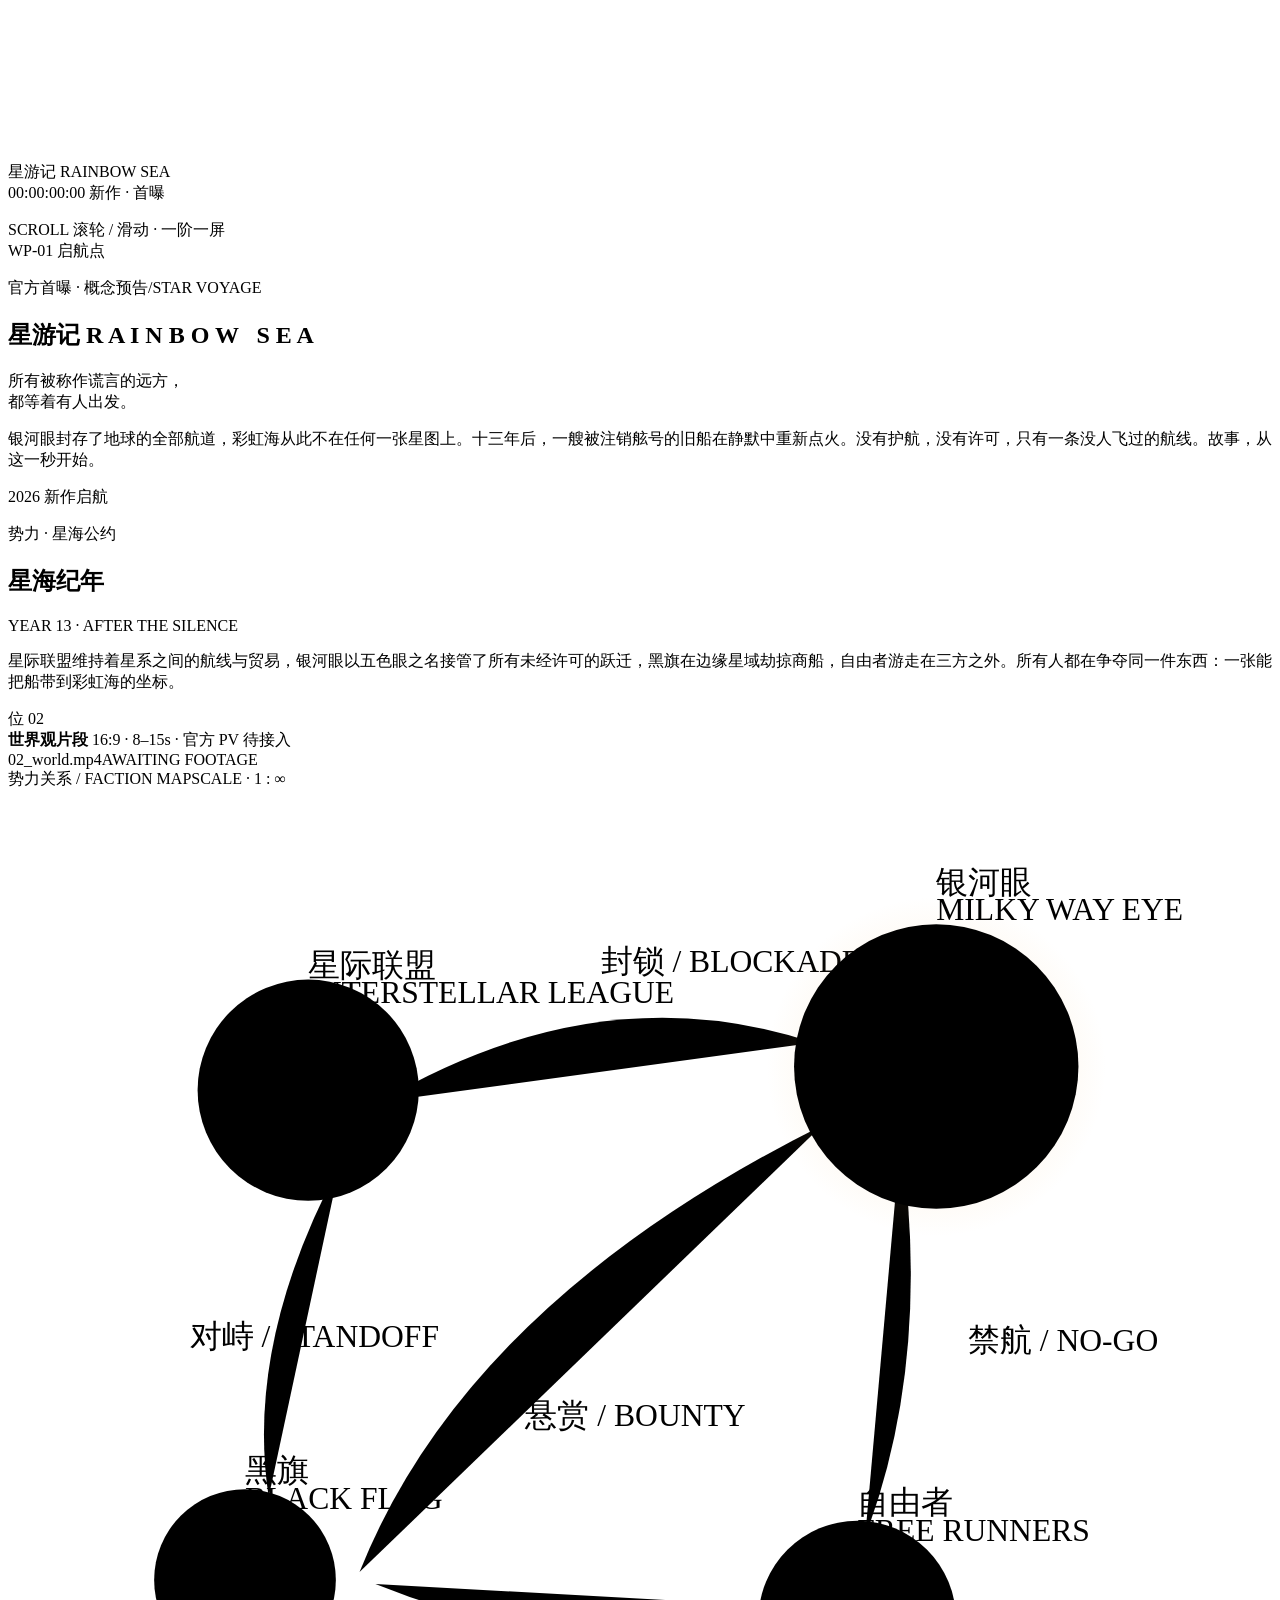
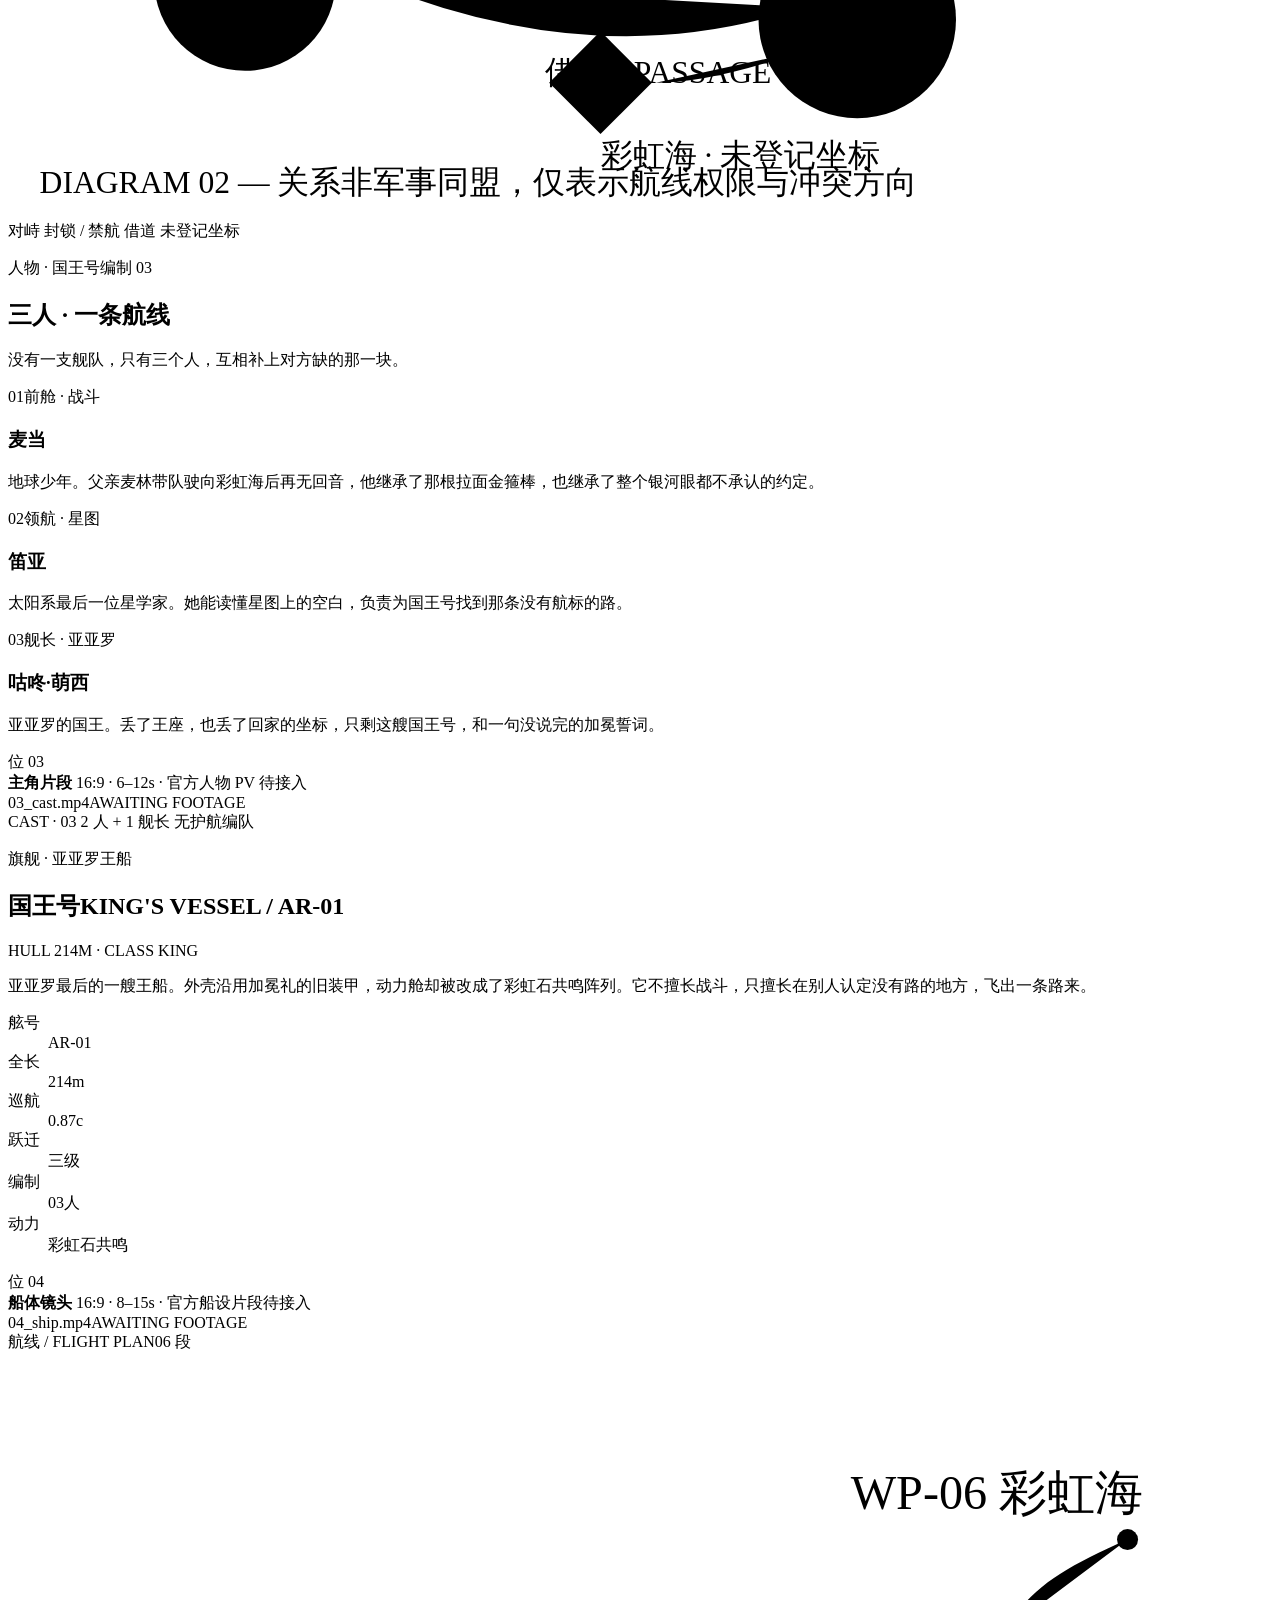
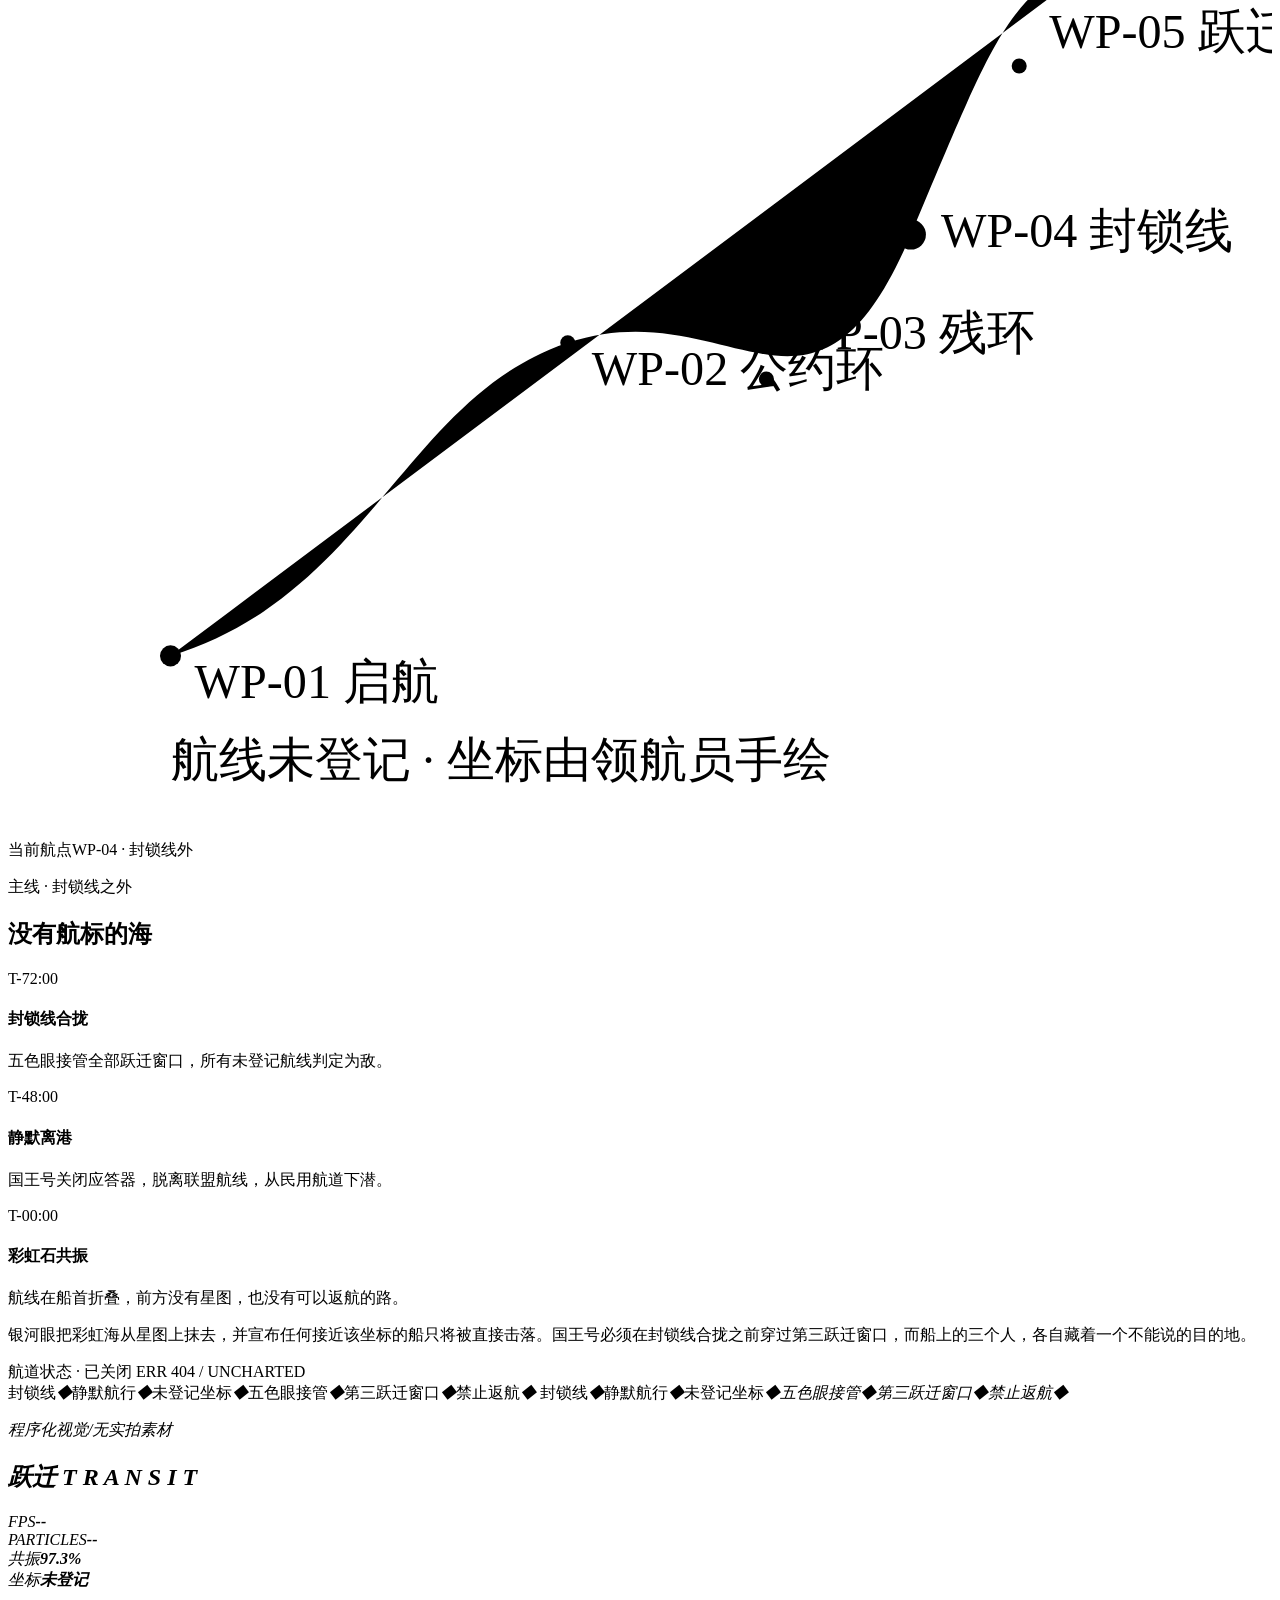
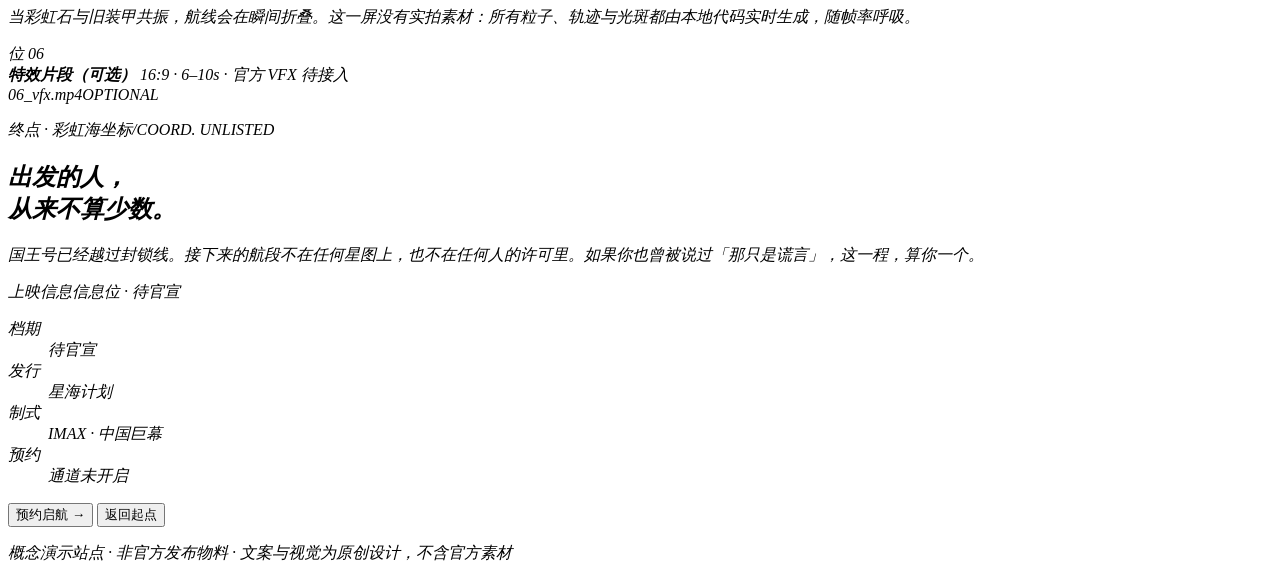
==== index.html @ 92dd54f8 "Deploy index.html" ====
<!DOCTYPE html>
<html lang="zh-CN">
<head>
<meta charset="utf-8">
<meta name="viewport" content="width=device-width, initial-scale=1, viewport-fit=cover">
<meta name="theme-color" content="#05070b">
<title>星游记 · 新作启航 | RAINBOW SEA</title>
<meta name="description" content="星游记新作发布概念站：国王号沿一条未登记的航线，从启航点飞向彩虹海。七屏滚动叙事，程序化星海与航线可视化。">
<link rel="stylesheet" href="assets/css/site.css">
</head>
<body class="is-booting">

<div class="stage" id="stage">

  <!-- 程序化星海与航线 -->
  <canvas id="space" class="layer-space" aria-hidden="true"></canvas>
  <canvas id="vfx" class="layer-vfx" aria-hidden="true"></canvas>
  <div class="layer-grid" aria-hidden="true"></div>
  <div class="layer-grain" aria-hidden="true"></div>
  <div class="layer-vignette" aria-hidden="true"></div>

  <header class="topbar">
    <div class="brand">
      <span class="brand-mark" aria-hidden="true"></span>
      <span class="brand-cn">星游记</span>
      <span class="brand-en">RAINBOW SEA</span>
    </div>
    <div class="topbar-meta">
      <span class="tc" id="timecode" aria-hidden="true">00:00:00:00</span>
      <span class="chip">新作 · 首曝</span>
    </div>
  </header>

  <!-- 极简航点刻度，不是传统导航栏 -->
  <nav class="rail" aria-label="航点索引">
    <span class="rail-line" aria-hidden="true"><i id="railFill"></i></span>
    <ol class="rail-dots" id="railDots"></ol>
  </nav>

  <div class="hud" aria-hidden="true">
    <div class="hud-left">
      <span class="hud-key">SCROLL</span>
      <span class="hud-text">滚轮 / 滑动 · 一阶一屏</span>
    </div>
    <div class="hud-right">
      <span class="hud-key" id="wpCode">WP-01</span>
      <span class="hud-text" id="wpName">启航点</span>
    </div>
  </div>

  <main id="screens">

    <!-- 01 开场 -->
    <section class="screen screen-open is-active" id="s1" data-name="启航点" data-cam="0.52" data-anchor="0.60" aria-label="第一屏：开场">
      <div class="wrap open-wrap">
        <p class="eyebrow" data-reveal style="--d:80ms">官方首曝 · 概念预告<span class="sep">/</span>STAR VOYAGE</p>
        <h1 class="logo" data-reveal style="--d:180ms">
          <span class="logo-cn">星游记</span>
          <span class="logo-en">R A I N B O W &nbsp; S E A</span>
        </h1>
        <p class="tagline" data-reveal style="--d:320ms">所有被称作谎言的远方，<br>都等着有人出发。</p>
        <div class="open-foot">
          <p class="body" data-reveal style="--d:420ms">银河眼封存了地球的全部航道，彩虹海从此不在任何一张星图上。十三年后，一艘被注销舷号的旧船在静默中重新点火。没有护航，没有许可，只有一条没人飞过的航线。故事，从这一秒开始。</p>
          <div class="open-sig" data-reveal style="--d:500ms">
            <span class="sig-year">2026</span>
            <span class="sig-line" aria-hidden="true"></span>
            <span class="sig-cn">新作启航</span>
          </div>
        </div>
      </div>
      <div class="frame-corners" aria-hidden="true"><i></i><i></i><i></i><i></i></div>
    </section>

    <!-- 02 世界与势力 -->
    <section class="screen screen-world" id="s2" data-name="星海公约环" data-cam="0.70" data-anchor="0.74" aria-label="第二屏：世界与势力">
      <div class="wrap grid-world">
        <div class="col-text">
          <p class="eyebrow" data-reveal>势力 · 星海公约</p>
          <h2 class="h2" data-reveal style="--d:60ms">星海纪年</h2>
          <div class="rule" data-reveal style="--d:120ms"><i></i><span>YEAR 13 · AFTER THE SILENCE</span></div>
          <p class="body" data-reveal style="--d:180ms">星际联盟维持着星系之间的航线与贸易，银河眼以五色眼之名接管了所有未经许可的跃迁，黑旗在边缘星域劫掠商船，自由者游走在三方之外。所有人都在争夺同一件东西：一张能把船带到彩虹海的坐标。</p>

          <div class="gate gate--sm" data-slot="02" data-src="" style="--d:240ms">
            <div class="gate-frame">
              <span class="gate-corner tl"></span><span class="gate-corner tr"></span><span class="gate-corner bl"></span><span class="gate-corner br"></span>
              <span class="gate-sweep" aria-hidden="true"></span>
              <span class="gate-cross" aria-hidden="true"></span>
              <div class="gate-mark">位 02</div>
              <div class="gate-center">
                <strong>世界观片段</strong>
                <span>16:9 · 8–15s · 官方 PV 待接入</span>
              </div>
              <div class="gate-foot"><span>02_world.mp4</span><span>AWAITING FOOTAGE</span></div>
            </div>
          </div>
        </div>

        <div class="col-figure" data-reveal style="--d:220ms">
          <div class="fig-head"><span>势力关系 / FACTION MAP</span><span>SCALE · 1 : ∞</span></div>
          <div class="fig-canvas">
            <svg class="faction" viewBox="0 0 640 520" role="img" aria-label="势力关系图：星际联盟、银河眼、黑旗、自由者围绕未登记的彩虹海坐标对峙">
              <defs>
                <radialGradient id="eyeGlow" cx="50%" cy="50%" r="50%">
                  <stop offset="0%" stop-color="#f0b45f" stop-opacity=".28"/>
                  <stop offset="100%" stop-color="#f0b45f" stop-opacity="0"/>
                </radialGradient>
                <linearGradient id="seaGlow" x1="0" y1="0" x2="0" y2="1">
                  <stop offset="0%" stop-color="#8fe4ff" stop-opacity=".85"/>
                  <stop offset="100%" stop-color="#8fe4ff" stop-opacity=".15"/>
                </linearGradient>
              </defs>

              <g class="faction-grid" aria-hidden="true">
                <line x1="0" y1="130" x2="640" y2="130"/><line x1="0" y1="260" x2="640" y2="260"/>
                <line x1="0" y1="390" x2="640" y2="390"/><line x1="160" y1="0" x2="160" y2="520"/>
                <line x1="320" y1="0" x2="320" y2="520"/><line x1="480" y1="0" x2="480" y2="520"/>
              </g>

              <g class="edges" aria-hidden="true">
                <path class="edge edge--conflict" d="M188 158 Q 300 92 408 128"/>
                <text class="edge-label" x="300" y="92">封锁 / BLOCKADE</text>
                <path class="edge edge--conflict" d="M168 190 Q 120 280 132 358"/>
                <text class="edge-label" x="92" y="282">对峙 / STANDOFF</text>
                <path class="edge edge--conflict" d="M452 176 Q 468 288 434 378"/>
                <text class="edge-label" x="486" y="284">禁航 / NO-GO</text>
                <path class="edge edge--trade" d="M186 402 Q 300 448 402 414"/>
                <text class="edge-label" x="272" y="452">借道 / PASSAGE</text>
                <path class="edge edge--bounty" d="M412 170 Q 232 260 178 396"/>
                <text class="edge-label" x="262" y="322">悬赏 / BOUNTY</text>
                <path class="edge edge--dash" d="M402 436 Q 356 452 328 452"/>
              </g>

              <g class="node node--league" transform="translate(152,152)">
                <circle class="n-halo" r="56"/><circle class="n-ring" r="40"/><circle class="n-core" r="3"/>
                <text class="n-cn" y="-58">星际联盟</text><text class="n-en" y="-44">INTERSTELLAR LEAGUE</text>
              </g>

              <g class="node node--eye" transform="translate(470,140)">
                <circle class="n-halo n-halo--warm" r="86" fill="url(#eyeGlow)"/>
                <circle class="n-ring n-ring--warm" r="58"/>
                <circle class="n-ring n-ring--thin" r="72"/>
                <g class="five-eyes" aria-hidden="true">
                  <circle cx="-30" cy="-16" r="2.4"/><circle cx="-12" cy="-34" r="2.4"/>
                  <circle cx="18" cy="-32" r="2.4"/><circle cx="34" cy="-8" r="2.4"/><circle cx="6" cy="4" r="2.4"/>
                </g>
                <text class="n-cn" y="-88">银河眼</text><text class="n-en" y="-74">MILKY WAY EYE</text>
              </g>

              <g class="node node--black" transform="translate(120,400)">
                <circle class="n-halo" r="46"/><circle class="n-ring n-ring--dash" r="32"/>
                <text class="n-cn" y="-50">黑旗</text><text class="n-en" y="-36">BLACK FLAG</text>
              </g>

              <g class="node node--free" transform="translate(430,420)">
                <circle class="n-halo" r="50"/><circle class="n-ring n-ring--dash" r="36"/>
                <text class="n-cn" y="-54">自由者</text><text class="n-en" y="-40">FREE RUNNERS</text>
              </g>

              <g class="node node--sea" transform="translate(300,452)">
                <polygon class="n-diamond" points="0,-26 26,0 0,26 -26,0"/>
                <text class="n-cn n-cn--sea" y="42">彩虹海 · 未登记坐标</text>
              </g>

              <text class="fig-note" x="16" y="508">DIAGRAM 02 — 关系非军事同盟，仅表示航线权限与冲突方向</text>
            </svg>
          </div>
          <div class="fig-foot">
            <span><i class="lg lg--solid"></i>对峙</span>
            <span><i class="lg lg--dash"></i>封锁 / 禁航</span>
            <span><i class="lg lg--trade"></i>借道</span>
            <span><i class="lg lg--diamond"></i>未登记坐标</span>
          </div>
        </div>
      </div>
    </section>

    <!-- 03 三个主角 -->
    <section class="screen screen-cast" id="s3" data-name="亚亚罗残环" data-cam="0.46" data-anchor="0.46" aria-label="第三屏：三位主角">
      <div class="wrap grid-cast">
        <div class="cast-left">
          <p class="eyebrow" data-reveal>人物 · 国王号编制 03</p>
          <h2 class="h2" data-reveal style="--d:60ms">三人 · 一条航线</h2>
          <p class="lead" data-reveal style="--d:120ms">没有一支舰队，只有三个人，互相补上对方缺的那一块。</p>

          <div class="cast">
            <article class="cast-item" data-reveal style="--d:180ms">
              <div class="cast-top"><span class="cast-no">01</span><span class="cast-role">前舱 · 战斗</span></div>
              <h3 class="cast-name">麦当</h3>
              <p class="cast-desc">地球少年。父亲麦林带队驶向彩虹海后再无回音，他继承了那根拉面金箍棒，也继承了整个银河眼都不承认的约定。</p>
            </article>
            <article class="cast-item" data-reveal style="--d:240ms">
              <div class="cast-top"><span class="cast-no">02</span><span class="cast-role">领航 · 星图</span></div>
              <h3 class="cast-name">笛亚</h3>
              <p class="cast-desc">太阳系最后一位星学家。她能读懂星图上的空白，负责为国王号找到那条没有航标的路。</p>
            </article>
            <article class="cast-item" data-reveal style="--d:300ms">
              <div class="cast-top"><span class="cast-no">03</span><span class="cast-role">舰长 · 亚亚罗</span></div>
              <h3 class="cast-name">咕咚·萌西</h3>
              <p class="cast-desc">亚亚罗的国王。丢了王座，也丢了回家的坐标，只剩这艘国王号，和一句没说完的加冕誓词。</p>
            </article>
          </div>
        </div>

        <div class="cast-right">
          <div class="gate gate--lg" data-slot="03" data-src="" data-reveal style="--d:260ms">
            <div class="gate-frame">
              <span class="gate-corner tl"></span><span class="gate-corner tr"></span><span class="gate-corner bl"></span><span class="gate-corner br"></span>
              <span class="gate-sweep" aria-hidden="true"></span>
              <span class="gate-cross" aria-hidden="true"></span>
              <div class="gate-mark">位 03</div>
              <div class="gate-center">
                <strong>主角片段</strong>
                <span>16:9 · 6–12s · 官方人物 PV 待接入</span>
              </div>
              <div class="gate-foot"><span>03_cast.mp4</span><span>AWAITING FOOTAGE</span></div>
            </div>
          </div>
          <div class="cast-meta" data-reveal style="--d:320ms">
            <span>CAST · 03</span>
            <span>2 人 + 1 舰长</span>
            <span>无护航编队</span>
          </div>
        </div>
      </div>
    </section>

    <!-- 04 国王号 -->
    <section class="screen screen-ship" id="s4" data-name="封锁线外" data-cam="0.95" data-anchor="0.34" aria-label="第四屏：国王号">
      <div class="wrap grid-ship">
        <div class="ship-left">
          <p class="eyebrow" data-reveal>旗舰 · 亚亚罗王船</p>
          <h2 class="h2 h2--latin" data-reveal style="--d:60ms">国王号<span>KING'S VESSEL / AR-01</span></h2>
          <div class="rule" data-reveal style="--d:120ms"><i></i><span>HULL 214M · CLASS KING</span></div>
          <p class="body" data-reveal style="--d:160ms">亚亚罗最后的一艘王船。外壳沿用加冕礼的旧装甲，动力舱却被改成了彩虹石共鸣阵列。它不擅长战斗，只擅长在别人认定没有路的地方，飞出一条路来。</p>

          <dl class="specs" data-reveal style="--d:220ms">
            <div><dt>舷号</dt><dd>AR-01</dd></div>
            <div><dt>全长</dt><dd>214<span>m</span></dd></div>
            <div><dt>巡航</dt><dd>0.87<span>c</span></dd></div>
            <div><dt>跃迁</dt><dd>三级</dd></div>
            <div><dt>编制</dt><dd>03<span>人</span></dd></div>
            <div><dt>动力</dt><dd>彩虹石共鸣</dd></div>
          </dl>

          <div class="gate gate--sm gate--ship" data-slot="04" data-src="" data-reveal style="--d:280ms">
            <div class="gate-frame">
              <span class="gate-corner tl"></span><span class="gate-corner tr"></span><span class="gate-corner bl"></span><span class="gate-corner br"></span>
              <span class="gate-sweep" aria-hidden="true"></span>
              <span class="gate-cross" aria-hidden="true"></span>
              <div class="gate-mark">位 04</div>
              <div class="gate-center">
                <strong>船体镜头</strong>
                <span>16:9 · 8–15s · 官方船设片段待接入</span>
              </div>
              <div class="gate-foot"><span>04_ship.mp4</span><span>AWAITING FOOTAGE</span></div>
            </div>
          </div>
        </div>

        <div class="ship-right" data-reveal style="--d:240ms">
          <div class="panel">
            <div class="panel-head">
              <span>航线 / FLIGHT PLAN</span><span>06 段</span>
            </div>
            <svg class="route-mini" viewBox="0 0 420 360" role="img" aria-label="国王号航线图：启航点、星海公约环、亚亚罗残环、封锁线、跃迁窗口、彩虹海">
              <g class="rm-grid" aria-hidden="true">
                <line x1="40" y1="40" x2="380" y2="40"/><line x1="40" y1="140" x2="380" y2="140"/>
                <line x1="40" y1="240" x2="380" y2="240"/><line x1="40" y1="320" x2="380" y2="320"/>
                <line x1="40" y1="40" x2="40" y2="320"/><line x1="156" y1="40" x2="156" y2="320"/>
                <line x1="272" y1="40" x2="272" y2="320"/><line x1="380" y1="40" x2="380" y2="320"/>
              </g>
              <path class="rm-path" d="M54 300 C 120 280, 132 214, 186 196 S 268 236, 300 160 S 332 80, 372 62"/>
              <g class="rm-nodes">
                <g transform="translate(54,300)"><circle r="3.5"/><text x="8" y="14">WP-01 启航</text></g>
                <g transform="translate(186,196)"><circle r="2.5"/><text x="8" y="14">WP-02 公约环</text></g>
                <g transform="translate(252,208)"><circle r="2.5"/><text x="8" y="-10">WP-03 残环</text></g>
                <g transform="translate(300,160)"><circle r="5" class="hot"/><text x="10" y="4">WP-04 封锁线</text></g>
                <g transform="translate(336,104)"><circle r="2.5"/><text x="10" y="-6">WP-05 跃迁窗口</text></g>
                <g transform="translate(372,62)"><circle r="3.5" class="end"/><text x="-92" y="-10">WP-06 彩虹海</text></g>
              </g>
              <text class="rm-note" x="54" y="340">航线未登记 · 坐标由领航员手绘</text>
            </svg>
            <div class="panel-foot">
              <span>当前航点</span><span class="hot">WP-04 · 封锁线外</span>
            </div>
          </div>
        </div>
      </div>
    </section>

    <!-- 05 故事与冲突 -->
    <section class="screen screen-story" id="s5" data-name="跃迁窗口" data-cam="0.72" data-anchor="0.68" aria-label="第五屏：故事与冲突">
      <div class="wrap story-wrap">
        <div class="story-head">
          <p class="eyebrow" data-reveal>主线 · 封锁线之外</p>
          <h2 class="h2 h2--story" data-reveal style="--d:60ms">没有航标的海</h2>
        </div>

        <div class="story-grid">
          <div class="beats">
            <div class="beat" data-reveal style="--d:140ms">
              <span class="beat-t">T-72:00</span>
              <div><h4>封锁线合拢</h4><p>五色眼接管全部跃迁窗口，所有未登记航线判定为敌。</p></div>
            </div>
            <div class="beat" data-reveal style="--d:200ms">
              <span class="beat-t">T-48:00</span>
              <div><h4>静默离港</h4><p>国王号关闭应答器，脱离联盟航线，从民用航道下潜。</p></div>
            </div>
            <div class="beat" data-reveal style="--d:260ms">
              <span class="beat-t">T-00:00</span>
              <div><h4>彩虹石共振</h4><p>航线在船首折叠，前方没有星图，也没有可以返航的路。</p></div>
            </div>
          </div>

          <div class="story-side">
            <p class="body" data-reveal style="--d:300ms">银河眼把彩虹海从星图上抹去，并宣布任何接近该坐标的船只将被直接击落。国王号必须在封锁线合拢之前穿过第三跃迁窗口，而船上的三个人，各自藏着一个不能说的目的地。</p>
            <div class="alert" data-reveal style="--d:360ms">
              <span class="alert-dot" aria-hidden="true"></span>
              <span>航道状态 · 已关闭</span>
              <span class="alert-code">ERR 404 / UNCHARTED</span>
            </div>
          </div>
        </div>

        <div class="marquee" aria-hidden="true">
          <div class="marquee-track">
            <span>封锁线</span><i>◆</i><span>静默航行</span><i>◆</i><span>未登记坐标</span><i>◆</i><span>五色眼接管</span><i>◆</i><span>第三跃迁窗口</span><i>◆</i><span>禁止返航</span><i>◆</i>
            <span>封锁线</span><i>◆</i><span>静默航行</span><i>◆</i><span>未登记坐标</span><i>◆</span><span>五色眼接管</span><i>◆</i><span>第三跃迁窗口</span><i>◆</i><span>禁止返航</span><i>◆</i>
          </div>
        </div>
      </div>
    </section>

    <!-- 06 程序化视觉 -->
    <section class="screen screen-vfx" id="s6" data-name="共振 · 跃迁" data-cam="0.60" data-anchor="0.55" aria-label="第六屏：程序化视觉展示">
      <div class="wrap vfx-wrap">
        <div class="vfx-top">
          <p class="eyebrow" data-reveal>程序化视觉<span class="sep">/</span>无实拍素材</p>
        </div>
        <h2 class="vfx-title" data-reveal style="--d:80ms">
          <span class="vfx-cn">跃迁</span>
          <span class="vfx-en">T R A N S I T</span>
        </h2>
        <div class="vfx-bottom">
          <div class="telemetry" data-reveal style="--d:240ms">
            <div><span>FPS</span><b id="tFps">--</b></div>
            <div><span>PARTICLES</span><b id="tParticles">--</b></div>
            <div><span>共振</span><b>97.3%</b></div>
            <div><span>坐标</span><b>未登记</b></div>
          </div>
          <p class="body vfx-body" data-reveal style="--d:300ms">当彩虹石与旧装甲共振，航线会在瞬间折叠。这一屏没有实拍素材：所有粒子、轨迹与光斑都由本地代码实时生成，随帧率呼吸。</p>
        </div>
      </div>

      <div class="gate gate--dock" data-slot="06" data-src="" data-reveal style="--d:360ms">
        <div class="gate-frame">
          <span class="gate-corner tl"></span><span class="gate-corner tr"></span><span class="gate-corner bl"></span><span class="gate-corner br"></span>
          <span class="gate-sweep" aria-hidden="true"></span>
          <span class="gate-cross" aria-hidden="true"></span>
          <div class="gate-mark">位 06</div>
          <div class="gate-center">
            <strong>特效片段（可选）</strong>
            <span>16:9 · 6–10s · 官方 VFX 待接入</span>
          </div>
          <div class="gate-foot"><span>06_vfx.mp4</span><span>OPTIONAL</span></div>
        </div>
      </div>
    </section>

    <!-- 07 CTA -->
    <section class="screen screen-cta" id="s7" data-name="彩虹海" data-cam="0.40" data-anchor="0.54" aria-label="第七屏：上映与预约">
      <div class="wrap cta-wrap">
        <p class="eyebrow" data-reveal>终点 · 彩虹海坐标<span class="sep">/</span>COORD. UNLISTED</p>
        <h2 class="cta-title" data-reveal style="--d:70ms">出发的人，<br><em>从来不算少数。</em></h2>

        <div class="cta-grid">
          <p class="body" data-reveal style="--d:160ms">国王号已经越过封锁线。接下来的航段不在任何星图上，也不在任何人的许可里。如果你也曾被说过「那只是谎言」，这一程，算你一个。</p>

          <div class="release" data-reveal style="--d:220ms">
            <div class="release-head"><span>上映信息</span><span>信息位 · 待官宣</span></div>
            <dl>
              <div><dt>档期</dt><dd>待官宣</dd></div>
              <div><dt>发行</dt><dd>星海计划</dd></div>
              <div><dt>制式</dt><dd>IMAX · 中国巨幕</dd></div>
              <div><dt>预约</dt><dd>通道未开启</dd></div>
            </dl>
          </div>
        </div>

        <div class="cta-row" data-reveal style="--d:300ms">
          <button class="btn btn--primary" id="ctaBook" type="button">
            <span>预约启航</span>
            <i aria-hidden="true">→</i>
          </button>
          <button class="btn btn--ghost" id="ctaTop" type="button">返回起点</button>
        </div>

        <p class="footnote" data-reveal style="--d:380ms">概念演示站点 · 非官方发布物料 · 文案与视觉为原创设计，不含官方素材</p>
      </div>
      <div class="cta-glow" aria-hidden="true"></div>
    </section>

  </main>

  <div class="toast" id="toast" role="status" aria-live="polite"></div>

  <div class="boot" id="boot" aria-hidden="true"><span></span></div>
</div>

<noscript>
  <div class="nojs">本站需要 JavaScript 才能呈现分屏叙事。<br>请在支持脚本的浏览器中打开。</div>
</noscript>

<script src="assets/js/site.js"></script>
</body>
</html>
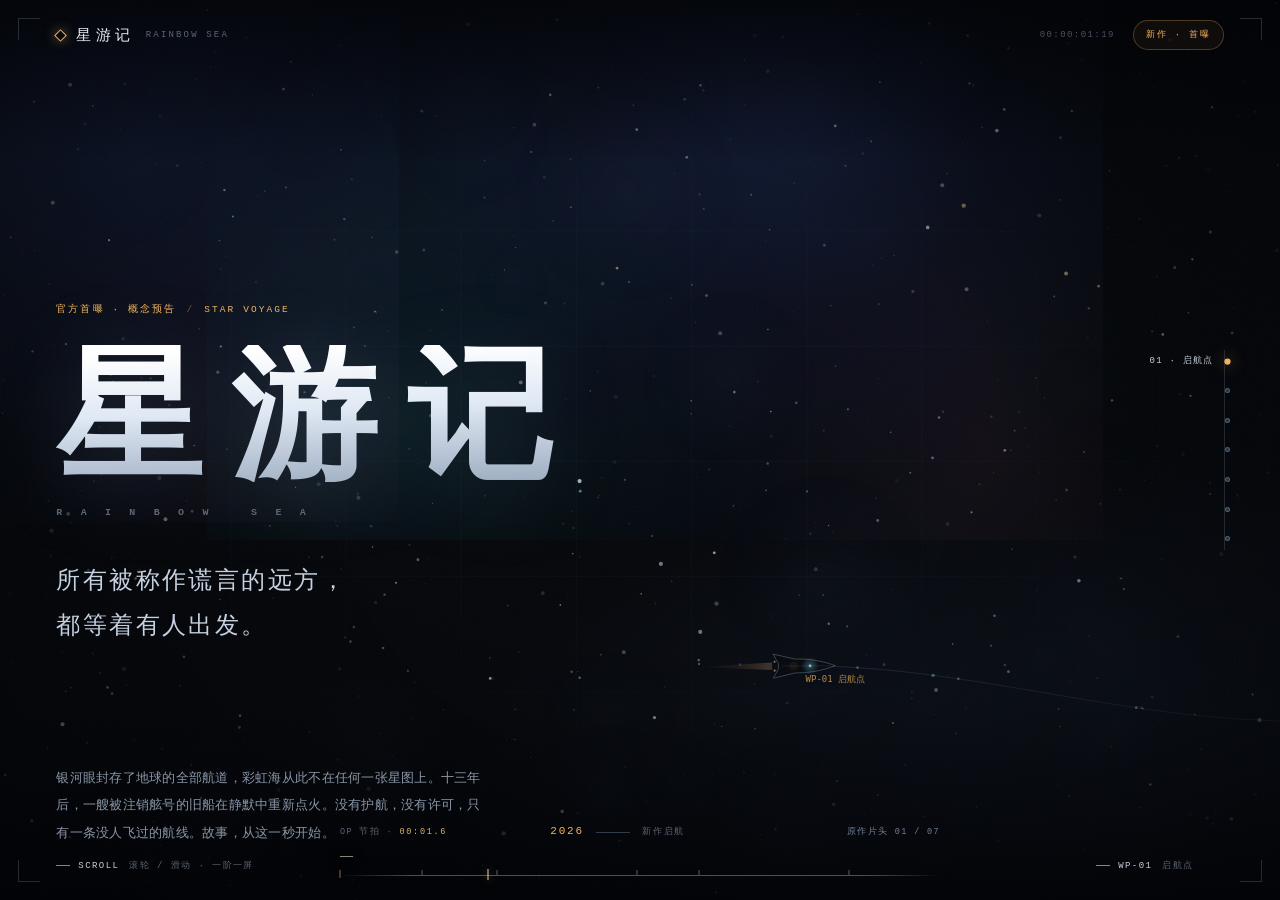
==== commit 60cf0923: "Deploy v2 (op.css/op.js + 4 mp4 slots) as site root Publish v2/index.html at repo root and fix media" ====
--- a/index.html
+++ b/index.html
@@ -7,6 +7,7 @@
 <title>星游记 · 新作启航 | RAINBOW SEA</title>
 <meta name="description" content="星游记新作发布概念站：国王号沿一条未登记的航线，从启航点飞向彩虹海。七屏滚动叙事，程序化星海与航线可视化。">
 <link rel="stylesheet" href="assets/css/site.css">
+<link rel="stylesheet" href="assets/css/op.css">
 </head>
 <body class="is-booting">
 
@@ -80,7 +81,7 @@
           <div class="rule" data-reveal style="--d:120ms"><i></i><span>YEAR 13 · AFTER THE SILENCE</span></div>
           <p class="body" data-reveal style="--d:180ms">星际联盟维持着星系之间的航线与贸易，银河眼以五色眼之名接管了所有未经许可的跃迁，黑旗在边缘星域劫掠商船，自由者游走在三方之外。所有人都在争夺同一件东西：一张能把船带到彩虹海的坐标。</p>
 
-          <div class="gate gate--sm" data-slot="02" data-src="" style="--d:240ms">
+          <div class="gate gate--sm" data-slot="02" data-src="assets/media/02_world.mp4" style="--d:240ms">
             <div class="gate-frame">
               <span class="gate-corner tl"></span><span class="gate-corner tr"></span><span class="gate-corner bl"></span><span class="gate-corner br"></span>
               <span class="gate-sweep" aria-hidden="true"></span>
@@ -202,7 +203,7 @@
         </div>
 
         <div class="cast-right">
-          <div class="gate gate--lg" data-slot="03" data-src="" data-reveal style="--d:260ms">
+          <div class="gate gate--lg" data-slot="03" data-src="assets/media/03_cast.mp4" data-reveal style="--d:260ms">
             <div class="gate-frame">
               <span class="gate-corner tl"></span><span class="gate-corner tr"></span><span class="gate-corner bl"></span><span class="gate-corner br"></span>
               <span class="gate-sweep" aria-hidden="true"></span>
@@ -242,7 +243,7 @@
             <div><dt>动力</dt><dd>彩虹石共鸣</dd></div>
           </dl>
 
-          <div class="gate gate--sm gate--ship" data-slot="04" data-src="" data-reveal style="--d:280ms">
+          <div class="gate gate--sm gate--ship" data-slot="04" data-src="assets/media/04_ship.mp4" data-reveal style="--d:280ms">
             <div class="gate-frame">
               <span class="gate-corner tl"></span><span class="gate-corner tr"></span><span class="gate-corner bl"></span><span class="gate-corner br"></span>
               <span class="gate-sweep" aria-hidden="true"></span>
@@ -352,7 +353,7 @@
         </div>
       </div>
 
-      <div class="gate gate--dock" data-slot="06" data-src="" data-reveal style="--d:360ms">
+      <div class="gate gate--dock" data-slot="06" data-src="assets/media/06_vfx.mp4" data-reveal style="--d:360ms">
         <div class="gate-frame">
           <span class="gate-corner tl"></span><span class="gate-corner tr"></span><span class="gate-corner bl"></span><span class="gate-corner br"></span>
           <span class="gate-sweep" aria-hidden="true"></span>
@@ -412,5 +413,6 @@
 </noscript>
 
 <script src="assets/js/site.js"></script>
+<script src="assets/js/op.js"></script>
 </body>
 </html>
--- a/assets/css/site.css
+++ b/assets/css/site.css
@@ -0,0 +1,643 @@
+/* =========================================================
+   星游记 · 新作启航 — 单页分屏叙事
+   手写样式，无外链、无网络字体
+   ========================================================= */
+
+:root{
+  --bg:#05070b;
+  --bg-2:#080b12;
+  --ink:#e9eff8;
+  --ink-2:#c6d1e0;
+  --muted:#8a97a8;
+  --dim:#5b6675;
+  --line:rgba(154,186,220,.16);
+  --line-soft:rgba(154,186,220,.08);
+  --amber:#f0b45f;
+  --amber-soft:rgba(240,180,95,.5);
+  --cyan:#87e0f4;
+  --violet:#a99cf5;
+  --red:#e0735a;
+  --ease:cubic-bezier(.22,.61,.36,1);
+  --gutter:clamp(22px,4.4vw,72px);
+  --sans:"PingFang SC","Microsoft YaHei UI","Microsoft YaHei","Hiragino Sans GB","Noto Sans SC",system-ui,sans-serif;
+  --display:"Source Han Serif SC","Noto Serif SC","Songti SC","STSong","SimSun",serif;
+  --mono:"SFMono-Regular","JetBrains Mono","Consolas","Courier New",monospace;
+}
+
+*,*::before,*::after{box-sizing:border-box;}
+html,body{height:100%;}
+html{-webkit-text-size-adjust:100%;}
+body{
+  margin:0;background:var(--bg);color:var(--ink);
+  font-family:var(--sans);font-size:14px;line-height:1.8;
+  overflow:hidden;overscroll-behavior:none;
+  -webkit-font-smoothing:antialiased;
+  text-rendering:optimizeLegibility;
+}
+h1,h2,h3,h4,p,dl,dt,dd,ol,ul{margin:0;}
+ol,ul{padding:0;list-style:none;}
+button{font:inherit;color:inherit;}
+::selection{background:rgba(240,180,95,.28);color:#fff;}
+
+/* ---------- 舞台与图层 ---------- */
+.stage{
+  position:fixed;inset:0;overflow:hidden;
+  background:
+    radial-gradient(120% 80% at 12% 6%, #0d1424 0%, rgba(8,11,18,0) 55%),
+    radial-gradient(90% 70% at 88% 92%, #101724 0%, rgba(5,7,11,0) 60%),
+    var(--bg);
+  touch-action:none;
+}
+.layer-space,.layer-vfx{position:absolute;inset:0;width:100%;height:100%;display:block;}
+.layer-space{z-index:0;}
+.layer-vfx{z-index:1;opacity:0;transition:opacity .6s var(--ease);}
+.layer-vfx.is-on{opacity:1;}
+.layer-grid{
+  position:absolute;inset:0;z-index:2;pointer-events:none;opacity:.55;
+  background-image:
+    linear-gradient(to right,rgba(150,190,230,.055) 1px,transparent 1px),
+    linear-gradient(to bottom,rgba(150,190,230,.055) 1px,transparent 1px);
+  background-size:clamp(80px,9vw,130px) clamp(80px,9vw,130px);
+  mask-image:radial-gradient(ellipse 75% 65% at 50% 48%,#000 25%,transparent 78%);
+  -webkit-mask-image:radial-gradient(ellipse 75% 65% at 50% 48%,#000 25%,transparent 78%);
+}
+.layer-grain{
+  position:absolute;inset:-40%;z-index:3;pointer-events:none;opacity:.05;
+  background-image:url("data:image/svg+xml,%3Csvg xmlns='http://www.w3.org/2000/svg' width='160' height='160'%3E%3Cfilter id='n'%3E%3CfeTurbulence type='fractalNoise' baseFrequency='.82' numOctaves='3' stitchTiles='stitch'/%3E%3C/filter%3E%3Crect width='160' height='160' filter='url(%23n)' opacity='.6'/%3E%3C/svg%3E");
+}
+@keyframes grain{
+  0%{transform:translate3d(0,0,0)}20%{transform:translate3d(-3%,2%,0)}
+  40%{transform:translate3d(2%,-3%,0)}60%{transform:translate3d(-2%,-1%,0)}
+  80%{transform:translate3d(3%,2%,0)}100%{transform:translate3d(0,0,0)}
+}
+.layer-vignette{
+  position:absolute;inset:0;z-index:4;pointer-events:none;
+  background:
+    radial-gradient(ellipse 78% 70% at 50% 46%,transparent 34%,rgba(2,3,6,.62) 100%),
+    linear-gradient(to bottom,rgba(2,3,6,.72) 0%,transparent 18%,transparent 78%,rgba(2,3,6,.8) 100%);
+}
+
+/* ---------- 顶栏 ---------- */
+.topbar{
+  position:absolute;top:0;left:0;right:0;z-index:20;
+  display:flex;align-items:center;justify-content:space-between;
+  padding:20px var(--gutter);pointer-events:none;
+  font-family:var(--mono);
+}
+.brand{display:flex;align-items:center;gap:11px;font-size:10px;letter-spacing:.18em;color:var(--ink-2);}
+.brand-mark{width:9px;height:9px;border:1px solid var(--amber);transform:rotate(45deg);box-shadow:0 0 12px rgba(240,180,95,.5);}
+.brand-cn{font-family:var(--display);font-size:15px;letter-spacing:.3em;color:var(--ink);}
+.brand-en{color:var(--dim);font-size:9px;letter-spacing:.24em;}
+.topbar-meta{display:flex;align-items:center;gap:18px;font-size:9px;letter-spacing:.16em;color:var(--dim);}
+.tc{font-variant-numeric:tabular-nums;opacity:.8;}
+.chip{
+  padding:6px 12px;border:1px solid rgba(240,180,95,.28);color:var(--amber);
+  letter-spacing:.2em;background:rgba(240,180,95,.05);border-radius:999px;
+}
+
+/* ---------- 航点刻度 ---------- */
+.rail{
+  position:absolute;right:calc(var(--gutter) - 6px);top:50%;z-index:22;
+  transform:translateY(-50%);display:flex;align-items:center;
+  height:200px;
+}
+.rail-line{position:absolute;right:5px;top:0;bottom:0;width:1px;background:rgba(154,186,220,.18);}
+.rail-line i{display:block;width:1px;height:0;background:linear-gradient(to bottom,transparent,var(--amber));transition:height .6s var(--ease);}
+.rail-dots{display:flex;flex-direction:column;justify-content:space-between;height:100%;align-items:flex-end;gap:0;}
+.rail-dots button{
+  position:relative;display:flex;align-items:center;justify-content:flex-end;gap:9px;
+  width:12px;height:22px;padding:0;border:0;background:none;cursor:pointer;
+}
+.rail-dots button::after{
+  content:"";width:5px;height:5px;border-radius:50%;
+  background:#28313d;border:1px solid rgba(154,186,220,.35);transition:all .3s var(--ease);
+}
+.rail-dots button:hover::after{background:var(--ink);border-color:var(--ink);}
+.rail-dots button.is-on::after{background:var(--amber);border-color:var(--amber);box-shadow:0 0 12px rgba(240,180,95,.7);transform:scale(1.25);}
+.rail-dots button span{
+  position:absolute;right:16px;white-space:nowrap;font-family:var(--mono);
+  font-size:9px;letter-spacing:.14em;color:var(--dim);
+  opacity:0;transform:translateX(6px);transition:all .3s var(--ease);pointer-events:none;
+}
+.rail-dots button:hover span,.rail-dots button.is-on span{opacity:1;transform:none;color:var(--ink-2);}
+.rail-dots button:focus-visible{outline:1px solid var(--amber);outline-offset:4px;}
+
+/* ---------- HUD ---------- */
+.hud{
+  position:absolute;left:var(--gutter);right:calc(var(--gutter) + 30px);bottom:clamp(16px,3vh,26px);
+  z-index:18;display:flex;justify-content:space-between;align-items:flex-end;
+  font-family:var(--mono);font-size:9px;letter-spacing:.16em;
+  color:var(--dim);pointer-events:none;
+}
+.hud-left,.hud-right{display:flex;align-items:baseline;gap:10px;}
+.hud-key{color:var(--ink-2);}
+.hud-key::before{content:"";display:inline-block;width:14px;height:1px;background:var(--amber);vertical-align:middle;margin-right:8px;opacity:.7;}
+
+/* ---------- 屏幕基础 ---------- */
+main{position:absolute;inset:0;z-index:10;}
+.screen{
+  position:absolute;inset:0;display:flex;align-items:center;
+  padding:calc(58px + 3vh) 0 clamp(44px,6vh,64px);
+  opacity:0;visibility:hidden;pointer-events:none;
+  transform:scale(.962) translate3d(0,12px,0);
+  transition:opacity .52s var(--ease),transform .66s var(--ease),visibility 0s linear .66s;
+  will-change:opacity,transform;
+}
+.screen.is-active{
+  opacity:1;visibility:visible;pointer-events:auto;transform:none;
+  transition-delay:0s;z-index:2;
+}
+.screen.is-leaving{
+  opacity:0;transform:scale(1.045) translate3d(0,-8px,0);
+  visibility:visible;transition:opacity .46s var(--ease),transform .66s var(--ease),visibility 0s linear .66s;
+  z-index:1;
+}
+.wrap{position:relative;width:100%;max-width:1400px;margin:0 auto;padding:0 calc(var(--gutter) + 26px) 0 var(--gutter);}
+
+[data-reveal]{
+  opacity:0;transform:translate3d(0,18px,0);
+  transition:opacity .62s var(--ease),transform .72s var(--ease);
+}
+.is-active [data-reveal]{opacity:1;transform:none;transition-delay:var(--d,0ms);}
+
+.eyebrow{
+  display:flex;align-items:center;gap:10px;flex-wrap:wrap;
+  font-family:var(--mono);font-size:9.5px;letter-spacing:.22em;color:var(--amber);
+  text-transform:uppercase;
+}
+.eyebrow .sep{color:rgba(240,180,95,.45);}
+.h2{
+  margin-top:18px;font-family:var(--display);font-weight:600;
+  font-size:clamp(34px,4.4vw,62px);line-height:1.1;letter-spacing:.08em;
+  color:var(--ink);
+}
+.h2 span{display:block;font-family:var(--mono);font-size:10px;letter-spacing:.3em;color:var(--dim);margin-top:14px;}
+.body{
+  color:var(--muted);font-size:clamp(12.5px,1.02vw,14px);line-height:2.1;
+  letter-spacing:.02em;max-width:470px;
+}
+.rule{display:flex;align-items:center;gap:14px;margin:22px 0 20px;font-family:var(--mono);font-size:8.5px;letter-spacing:.2em;color:var(--dim);}
+.rule i{display:block;width:44px;height:1px;background:linear-gradient(to right,var(--amber),transparent);}
+
+/* ---------- 01 开场 ---------- */
+.open-wrap{display:flex;flex-direction:column;justify-content:center;min-height:100%;padding-top:2vh;}
+.logo{margin:26px 0 0;display:flex;flex-direction:column;}
+.logo-cn{
+  font-family:var(--sans);font-weight:700;
+  font-size:clamp(58px,11.4vw,164px);line-height:.94;letter-spacing:.2em;
+  background:linear-gradient(178deg,#ffffff 6%,#dfe8f4 42%,#8b9cb2 100%);
+  -webkit-background-clip:text;background-clip:text;color:transparent;
+  filter:drop-shadow(0 12px 40px rgba(140,190,255,.14));
+  animation:powerOn .9s steps(1,end) both;
+}
+@keyframes powerOn{
+  0%{opacity:.15;filter:blur(6px) drop-shadow(0 0 20px rgba(140,190,255,.2))}
+  12%{opacity:.6;filter:blur(2px)}
+  24%{opacity:.25}
+  38%{opacity:.9;filter:blur(1px)}
+  52%{opacity:.55}
+  100%{opacity:1;filter:blur(0) drop-shadow(0 12px 40px rgba(140,190,255,.14))}
+}
+.logo-en{margin-top:22px;font-family:var(--mono);font-size:clamp(8px,.78vw,11px);letter-spacing:.62em;color:var(--dim);}
+.tagline{
+  margin-top:clamp(22px,4vh,40px);font-family:var(--display);font-weight:500;
+  font-size:clamp(19px,1.9vw,28px);line-height:1.85;letter-spacing:.1em;color:var(--ink-2);
+  text-wrap:balance;
+}
+.open-foot{
+  position:absolute;left:var(--gutter);bottom:0;display:flex;align-items:flex-end;gap:clamp(24px,5vw,80px);
+}
+.open-foot .body{max-width:430px;text-wrap:pretty;}
+.open-sig{display:flex;align-items:center;gap:12px;font-family:var(--mono);font-size:9px;letter-spacing:.2em;color:var(--dim);padding-bottom:4px;}
+.sig-year{color:var(--amber);font-size:11px;}
+.sig-line{width:34px;height:1px;background:rgba(154,186,220,.3);}
+.frame-corners{position:absolute;inset:18px;pointer-events:none;}
+.frame-corners i{position:absolute;width:22px;height:22px;border:1px solid rgba(200,220,240,.18);}
+.frame-corners i:nth-child(1){left:0;top:0;border-right:0;border-bottom:0;}
+.frame-corners i:nth-child(2){right:0;top:0;border-left:0;border-bottom:0;}
+.frame-corners i:nth-child(3){left:0;bottom:0;border-right:0;border-top:0;}
+.frame-corners i:nth-child(4){right:0;bottom:0;border-left:0;border-top:0;}
+
+/* ---------- 02 世界 ---------- */
+.grid-world{display:grid;grid-template-columns:minmax(320px,.86fr) minmax(420px,1.14fr);gap:clamp(28px,4vw,74px);align-items:center;}
+.col-text{padding-top:6px;}
+.col-text .body{margin-top:2px;max-width:440px;}
+.col-figure{position:relative;border-left:1px solid var(--line-soft);padding-left:clamp(20px,3vw,40px);}
+.fig-head,.fig-foot{
+  display:flex;justify-content:space-between;gap:12px;flex-wrap:wrap;
+  font-family:var(--mono);font-size:8.5px;letter-spacing:.18em;color:var(--dim);
+}
+.fig-head{padding-bottom:10px;border-bottom:1px solid var(--line-soft);}
+.fig-canvas{position:relative;padding:6px 0 2px;}
+.faction{width:100%;height:auto;max-height:min(46vh,430px);display:block;overflow:visible;}
+.faction-grid line{stroke:rgba(150,190,230,.085);stroke-width:1;}
+.edges .edge{fill:none;stroke-width:1;opacity:0;}
+.is-active .edges .edge{animation:edgeIn 1.1s var(--ease) forwards;}
+.edges .edge--conflict{stroke:rgba(224,115,90,.55);}
+.edges .edge--trade{stroke:rgba(135,224,244,.42);}
+.edges .edge--bounty{stroke:rgba(169,156,245,.38);stroke-dasharray:2 5;}
+.edges .edge--dash{stroke:rgba(240,180,95,.5);stroke-dasharray:3 6;}
+@keyframes edgeIn{from{opacity:0}to{opacity:1}}
+.edge-label{
+  font-family:var(--mono);font-size:8px;letter-spacing:.12em;fill:rgba(150,170,195,.72);
+  paint-order:stroke;stroke:#05070b;stroke-width:4px;stroke-linejoin:round;
+}
+.node{opacity:0;}
+.is-active .node{animation:nodeIn 1s var(--ease) forwards;}
+.is-active .node--league{animation-delay:.2s}.is-active .node--eye{animation-delay:.32s}
+.is-active .node--black{animation-delay:.44s}.is-active .node--free{animation-delay:.52s}
+.is-active .node--sea{animation-delay:.64s}
+@keyframes nodeIn{from{opacity:0}to{opacity:1}}
+.n-halo{fill:rgba(140,190,230,.05);stroke:rgba(154,186,220,.16);stroke-width:1;}
+.n-halo--warm{fill:url(#eyeGlow);stroke:rgba(240,180,95,.2);}
+.n-ring{fill:none;stroke:rgba(154,186,220,.32);stroke-width:1;}
+.n-ring--warm{stroke:rgba(240,180,95,.5);}
+.n-ring--thin{stroke:rgba(240,180,95,.18);stroke-dasharray:2 6;}
+.n-ring--dash{stroke-dasharray:2 5;stroke:rgba(154,186,220,.28);}
+.n-core{fill:var(--amber);}
+.n-diamond{fill:none;stroke:rgba(240,180,95,.6);stroke-width:1;stroke-dasharray:4 5;}
+.n-cn{font-family:var(--display);font-size:15px;letter-spacing:.14em;fill:rgba(232,240,250,.9);text-anchor:middle;}
+.n-cn--sea{font-family:var(--mono);font-size:8px;letter-spacing:.18em;fill:rgba(240,180,95,.8);}
+.n-en{font-family:var(--mono);font-size:6.4px;letter-spacing:.16em;fill:rgba(120,135,155,.8);text-anchor:middle;}
+.five-eyes circle{fill:rgba(240,180,95,.7);transform-box:fill-box;transform-origin:center;}
+.five-eyes{animation:spin 26s linear infinite;transform-box:fill-box;transform-origin:center;}
+@keyframes spin{to{transform:rotate(360deg)}}
+.fig-note{font-family:var(--mono);font-size:6.6px;letter-spacing:.1em;fill:rgba(100,115,135,.65);}
+.fig-foot{margin-top:10px;padding-top:10px;border-top:1px solid var(--line-soft);justify-content:flex-start;gap:18px;}
+.fig-foot span{display:flex;align-items:center;gap:7px;}
+.lg{display:inline-block;width:16px;height:1px;background:rgba(224,115,90,.7);}
+.lg--dash{background:none;border-top:1px dashed rgba(240,180,95,.7);}
+.lg--trade{background:rgba(135,224,244,.65);}
+.lg--diamond{width:7px;height:7px;background:none;border:1px solid rgba(240,180,95,.8);transform:rotate(45deg);}
+
+/* ---------- 03 主角 ---------- */
+.grid-cast{display:grid;grid-template-columns:minmax(420px,1.05fr) minmax(340px,.95fr);gap:clamp(32px,4.6vw,84px);align-items:center;}
+.lead{margin-top:16px;font-family:var(--display);font-size:clamp(14px,1.15vw,17px);color:var(--ink-2);letter-spacing:.06em;max-width:470px;text-wrap:balance;}
+.cast{margin-top:clamp(18px,3vh,30px);border-top:1px solid var(--line);}
+.cast-item{padding:clamp(10px,1.8vh,18px) 0;border-bottom:1px solid var(--line);display:grid;grid-template-columns:1fr auto;column-gap:18px;}
+.cast-top{grid-column:1 / -1;display:flex;align-items:center;gap:14px;font-family:var(--mono);font-size:8.5px;letter-spacing:.18em;color:var(--dim);margin-bottom:2px;}
+.cast-no{color:var(--amber);}
+.cast-role{position:relative;padding-left:12px;}
+.cast-role::before{content:"";position:absolute;left:0;top:50%;width:5px;height:1px;background:rgba(154,186,220,.4);}
+.cast-name{font-family:var(--display);font-weight:600;font-size:clamp(24px,2.2vw,32px);letter-spacing:.12em;line-height:1.2;}
+.cast-desc{grid-column:2;max-width:330px;align-self:center;color:var(--muted);font-size:12.5px;line-height:1.95;}
+.cast-right{display:flex;flex-direction:column;gap:14px;}
+.cast-meta{display:flex;justify-content:space-between;font-family:var(--mono);font-size:8.5px;letter-spacing:.16em;color:var(--dim);}
+
+/* ---------- 04 国王号 ---------- */
+.grid-ship{display:grid;grid-template-columns:minmax(400px,1.02fr) minmax(320px,.98fr);gap:clamp(30px,4.4vw,80px);align-items:center;}
+.h2--latin{margin-top:14px;}
+.specs{
+  display:grid;grid-template-columns:repeat(2,minmax(0,1fr));gap:0 clamp(20px,2.6vw,38px);
+  margin-top:clamp(14px,2.4vh,26px);max-width:520px;
+}
+.specs>div{display:flex;align-items:baseline;justify-content:space-between;gap:12px;padding:clamp(7px,1.2vh,10px) 0;border-top:1px solid var(--line);}
+.specs dt{font-family:var(--mono);font-size:8.5px;letter-spacing:.16em;color:var(--dim);}
+.specs dd{font-size:14px;letter-spacing:.05em;color:var(--ink-2);}
+.specs dd span{font-size:10px;color:var(--dim);margin-left:2px;}
+.panel{position:relative;border:1px solid var(--line);background:linear-gradient(180deg,rgba(120,170,220,.045),rgba(5,7,11,.25));padding:14px 16px 12px;}
+.panel::before{content:"";position:absolute;left:-1px;top:-1px;width:28px;height:1px;background:var(--amber);}
+.panel-head{display:flex;justify-content:space-between;font-family:var(--mono);font-size:8.5px;letter-spacing:.16em;color:var(--dim);padding-bottom:12px;border-bottom:1px solid var(--line-soft);}
+.route-mini{width:100%;height:auto;display:block;margin:8px 0 6px;}
+.rm-grid line{stroke:rgba(150,190,230,.075);stroke-width:1;}
+.rm-path{fill:none;stroke:rgba(240,180,95,.75);stroke-width:1.5;stroke-dasharray:7 7;animation:routeFlow 9s linear infinite;}
+.rm-path-glow{fill:none;stroke:rgba(240,180,95,.16);stroke-width:5;}
+@keyframes routeFlow{to{stroke-dashoffset:-140}}
+.rm-nodes circle{fill:#05070b;stroke:rgba(200,220,240,.6);stroke-width:1;}
+.rm-nodes circle.hot{fill:var(--amber);stroke:var(--amber);}
+.rm-nodes circle.end{fill:var(--cyan);stroke:var(--cyan);}
+.rm-nodes text{font-family:var(--mono);font-size:8px;letter-spacing:.1em;fill:rgba(150,170,195,.8);}
+.rm-note{font-family:var(--mono);font-size:7px;letter-spacing:.14em;fill:rgba(100,115,135,.7);}
+.panel-foot{display:flex;justify-content:space-between;font-family:var(--mono);font-size:8.5px;letter-spacing:.14em;color:var(--dim);border-top:1px solid var(--line-soft);padding-top:10px;}
+.hot{color:var(--amber);}
+
+/* ---------- 05 冲突 ---------- */
+.screen-story::before{
+  content:"";position:absolute;inset:0;pointer-events:none;
+  background:radial-gradient(62% 52% at 80% 38%,rgba(224,115,90,.12),transparent 68%);
+}
+.story-wrap{display:flex;flex-direction:column;justify-content:center;gap:clamp(18px,3.4vh,34px);}
+.story-head{display:flex;flex-direction:column;gap:6px;}
+.h2--story{font-size:clamp(40px,5.6vw,80px);letter-spacing:.1em;}
+.story-grid{display:grid;grid-template-columns:minmax(380px,1.15fr) minmax(300px,.85fr);gap:clamp(30px,5vw,90px);align-items:end;}
+.beats{border-top:1px solid var(--line);}
+.beat{display:grid;grid-template-columns:132px 1fr;gap:20px;padding:clamp(11px,2vh,19px) 0;border-bottom:1px solid var(--line);align-items:baseline;}
+.beat-t{font-family:var(--mono);font-size:clamp(15px,1.5vw,21px);letter-spacing:.08em;color:var(--amber);font-variant-numeric:tabular-nums;}
+.beat h4{font-size:14px;font-weight:500;letter-spacing:.08em;color:var(--ink);}
+.beat p{margin-top:3px;font-size:11.5px;line-height:1.85;color:var(--dim);}
+.story-side{display:flex;flex-direction:column;gap:24px;padding-bottom:4px;}
+.story-side .body{max-width:400px;}
+.alert{display:flex;align-items:center;gap:12px;padding:11px 14px;border:1px solid rgba(224,115,90,.3);background:rgba(224,115,90,.06);font-family:var(--mono);font-size:8.5px;letter-spacing:.15em;color:var(--red);}
+.alert-dot{width:6px;height:6px;border-radius:50%;background:var(--red);box-shadow:0 0 10px var(--red);animation:blink 1.8s steps(2,end) infinite;}
+@keyframes blink{50%{opacity:.15}}
+.alert-code{margin-left:auto;color:rgba(224,115,90,.6);}
+.marquee{
+  position:fixed;left:0;right:0;bottom:clamp(52px,7.5vh,74px);overflow:hidden;
+  border-top:1px solid var(--line-soft);border-bottom:1px solid var(--line-soft);
+  padding:9px 0;opacity:.6;
+  mask-image:linear-gradient(to right,transparent,#000 8%,#000 92%,transparent);
+  -webkit-mask-image:linear-gradient(to right,transparent,#000 8%,#000 92%,transparent);
+}
+.marquee-track{display:flex;align-items:center;gap:22px;width:max-content;animation:marq 34s linear infinite;font-family:var(--mono);font-size:9px;letter-spacing:.24em;color:var(--dim);white-space:nowrap;}
+.marquee-track i{color:rgba(240,180,95,.5);font-style:normal;font-size:7px;}
+@keyframes marq{to{transform:translate3d(-50%,0,0)}}
+
+/* ---------- 06 程序化视觉 ---------- */
+.screen-vfx{align-items:stretch;}
+.screen-vfx.is-active .layer-vfx{opacity:1;}
+.vfx-wrap{display:flex;flex-direction:column;justify-content:space-between;padding-top:clamp(14px,2vh,26px);padding-bottom:clamp(20px,4vh,34px);}
+.vfx-title{display:flex;flex-direction:column;align-items:center;justify-content:center;flex:1;gap:10px;margin:0;text-align:center;}
+.vfx-cn{
+  font-family:var(--display);font-weight:600;
+  font-size:clamp(76px,15.4vw,206px);line-height:.9;letter-spacing:.22em;
+  color:#f4f8ff;text-shadow:0 0 60px rgba(150,210,255,.35),0 0 140px rgba(120,90,255,.22);
+}
+.vfx-en{font-family:var(--mono);font-size:clamp(9px,.9vw,12px);letter-spacing:1.05em;color:rgba(200,215,235,.55);}
+.vfx-bottom{display:grid;grid-template-columns:1fr minmax(260px,400px);gap:40px;align-items:end;}
+.telemetry{display:grid;grid-template-columns:repeat(4,auto);gap:clamp(16px,2.6vw,34px);font-family:var(--mono);}
+.telemetry div{border-top:1px solid var(--line);padding-top:8px;min-width:66px;}
+.telemetry span{display:block;font-size:7.5px;letter-spacing:.2em;color:var(--dim);}
+.telemetry b{display:block;margin-top:4px;font-weight:400;font-size:13px;letter-spacing:.1em;color:var(--ink-2);font-variant-numeric:tabular-nums;}
+.vfx-body{justify-self:end;text-align:right;max-width:400px;font-size:12px;}
+
+/* ---------- 07 CTA ---------- */
+.screen-cta{background:radial-gradient(80% 60% at 50% 108%,rgba(40,80,120,.18),transparent 70%);}
+.cta-wrap{display:flex;flex-direction:column;justify-content:center;gap:clamp(16px,2.6vh,26px);}
+.cta-title{
+  font-family:var(--display);font-weight:600;
+  font-size:clamp(38px,6.2vw,92px);line-height:1.24;letter-spacing:.06em;
+  color:var(--ink);
+}
+.cta-title em{font-style:normal;background:linear-gradient(100deg,#ffffff 10%,#f3c98c 55%,#f0b45f 100%);-webkit-background-clip:text;background-clip:text;color:transparent;}
+.cta-grid{display:grid;grid-template-columns:minmax(300px,.9fr) minmax(340px,1.1fr);gap:clamp(30px,5vw,90px);align-items:start;}
+.cta-grid .body{max-width:450px;text-wrap:pretty;}
+.release{border-top:1px solid var(--line);margin-top:6px;}
+.release-head{display:flex;justify-content:space-between;font-family:var(--mono);font-size:8.5px;letter-spacing:.18em;color:var(--dim);padding:10px 0;}
+.release dl{display:grid;grid-template-columns:1fr 1fr;gap:0 clamp(18px,3vw,40px);}
+.release dl>div{display:flex;justify-content:space-between;gap:10px;padding:9px 0;border-top:1px solid var(--line-soft);}
+.release dt{font-family:var(--mono);font-size:8.5px;letter-spacing:.16em;color:var(--dim);}
+.release dd{font-size:13px;color:var(--ink-2);letter-spacing:.04em;}
+.cta-row{display:flex;align-items:center;gap:14px;flex-wrap:wrap;}
+.btn{
+  position:relative;display:inline-flex;align-items:center;gap:16px;
+  padding:15px 28px;border:1px solid rgba(200,220,240,.28);background:transparent;
+  font-family:var(--mono);font-size:11px;letter-spacing:.2em;color:var(--ink);
+  cursor:pointer;transition:background .35s var(--ease),color .35s var(--ease),box-shadow .35s var(--ease),border-color .35s var(--ease);
+}
+.btn i{font-style:normal;transition:transform .35s var(--ease);}
+.btn--primary{background:var(--ink);border-color:var(--ink);color:#06080c;}
+.btn--primary:hover{background:#fff;box-shadow:0 0 60px rgba(160,210,255,.28);}
+.btn--primary:hover i{transform:translateX(4px);}
+.btn--ghost{color:var(--muted);}
+.btn--ghost:hover{color:var(--ink);border-color:rgba(200,220,240,.6);}
+.btn:focus-visible{outline:2px solid var(--amber);outline-offset:4px;}
+.footnote{font-family:var(--mono);font-size:8px;letter-spacing:.16em;color:rgba(110,122,138,.7);}
+.cta-glow{position:absolute;left:50%;bottom:-30%;width:70vw;height:50vh;transform:translateX(-50%);background:radial-gradient(ellipse at center,rgba(150,200,255,.16),transparent 65%);pointer-events:none;filter:blur(8px);}
+
+/* ---------- 媒体空机位 ---------- */
+.gate{position:relative;}
+.gate--sm{width:100%;max-width:300px;margin-top:clamp(16px,3vh,30px);}
+.gate--lg{width:100%;}
+.gate--dock{position:absolute;right:calc(var(--gutter) + 20px);top:76px;width:224px;z-index:12;}
+.gate-frame{
+  position:relative;aspect-ratio:16/9;overflow:hidden;
+  border:1px solid rgba(160,198,232,.32);
+  background:
+    linear-gradient(180deg,rgba(120,190,240,.07),rgba(5,7,11,.34) 62%),
+    radial-gradient(90% 90% at 50% 0%,rgba(135,224,244,.06),transparent 60%);
+  box-shadow:inset 0 0 0 1px rgba(255,255,255,.035),inset 0 0 40px rgba(20,40,64,.35),0 30px 70px -50px #000;
+}
+.gate-frame::before{
+  content:"";position:absolute;inset:0;pointer-events:none;
+  background-image:
+    repeating-linear-gradient(90deg,rgba(200,225,245,.055) 0 1px,transparent 1px 54px),
+    repeating-linear-gradient(0deg,rgba(200,225,245,.045) 0 1px,transparent 1px 54px),
+    repeating-linear-gradient(0deg,rgba(0,0,0,.18) 0 1px,transparent 1px 3px);
+  opacity:.55;
+}
+.gate-frame::after{
+  content:"";position:absolute;inset:0;pointer-events:none;
+  background:linear-gradient(180deg,transparent 52%,rgba(3,5,9,.6));
+}
+.gate-corner{position:absolute;width:13px;height:13px;border:1px solid rgba(215,232,248,.62);z-index:3;}
+.gate-corner.tl{left:7px;top:7px;border-right:0;border-bottom:0;}
+.gate-corner.tr{right:7px;top:7px;border-left:0;border-bottom:0;}
+.gate-corner.bl{left:7px;bottom:7px;border-right:0;border-top:0;}
+.gate-corner.br{right:7px;bottom:7px;border-left:0;border-top:0;}
+.gate-mark{
+  position:absolute;left:14px;top:14px;z-index:4;
+  padding:3px 8px;border:1px solid rgba(240,180,95,.55);background:rgba(5,7,11,.7);
+  font-family:var(--mono);font-size:9px;letter-spacing:.18em;color:var(--amber);
+}
+.gate-cross{position:absolute;left:50%;top:50%;width:26px;height:26px;transform:translate(-50%,-50%);opacity:.32;z-index:2;}
+.gate-cross::before,.gate-cross::after{content:"";position:absolute;background:rgba(200,225,245,.7);}
+.gate-cross::before{left:50%;top:0;width:1px;height:100%;}
+.gate-cross::after{top:50%;left:0;height:1px;width:100%;}
+.gate-center{
+  position:absolute;inset:0;z-index:3;display:flex;flex-direction:column;
+  align-items:center;justify-content:center;gap:7px;text-align:center;padding:26px 18px 30px;
+}
+.gate-center::before{
+  content:"";position:absolute;inset:23% 17%;border:1px solid rgba(190,220,245,.12);
+  pointer-events:none;
+}
+.gate-center strong{font-family:var(--sans);font-weight:400;font-size:13px;letter-spacing:.22em;color:rgba(232,242,252,.95);}
+.gate-center span{font-family:var(--mono);font-size:8.5px;letter-spacing:.12em;color:rgba(155,175,196,.92);}
+.gate-foot{
+  position:absolute;left:0;right:0;bottom:0;z-index:4;display:flex;justify-content:space-between;gap:8px;
+  padding:8px 12px;border-top:1px solid rgba(154,186,220,.1);
+  background:linear-gradient(180deg,transparent,rgba(3,5,9,.5));
+  font-family:var(--mono);font-size:7.5px;letter-spacing:.12em;color:rgba(110,125,145,.9);
+}
+.gate-sweep{
+  position:absolute;top:0;bottom:0;left:0;width:1px;z-index:2;
+  background:linear-gradient(to bottom,transparent,rgba(240,180,95,.55),transparent);
+  animation:sweep 7.5s var(--ease) infinite;opacity:.5;
+}
+@keyframes sweep{0%{left:4%;opacity:0}12%{opacity:.55}88%{opacity:.4}100%{left:96%;opacity:0}}
+.gate.is-loaded .gate-center,.gate.is-loaded .gate-cross,.gate.is-loaded .gate-foot,.gate.is-loaded .gate-sweep{opacity:0;transition:opacity .4s var(--ease);}
+.gate video{position:absolute;inset:0;width:100%;height:100%;object-fit:cover;z-index:2;background:#000;}
+
+/* ---------- 播放/提示/开机 ---------- */
+.toast{
+  position:fixed;left:50%;bottom:42px;transform:translate(-50%,14px);z-index:60;
+  padding:11px 18px;border:1px solid rgba(240,180,95,.32);background:rgba(8,11,17,.92);
+  font-family:var(--mono);font-size:9px;letter-spacing:.16em;color:var(--ink-2);
+  opacity:0;pointer-events:none;transition:opacity .35s var(--ease),transform .35s var(--ease);
+  backdrop-filter:blur(6px);
+}
+.toast.is-on{opacity:1;transform:translate(-50%,0);}
+.boot{position:fixed;inset:0;z-index:90;background:#000;display:flex;align-items:center;justify-content:center;transition:opacity .9s var(--ease);}
+.boot span{width:0;height:1px;background:rgba(180,225,255,.8);box-shadow:0 0 14px rgba(140,210,255,.6);animation:bootLine 1.05s var(--ease) forwards;}
+@keyframes bootLine{0%{width:0;opacity:.2}55%{width:42vw;opacity:1}100%{width:56vw;opacity:0}}
+body:not(.is-booting) .boot{opacity:0;pointer-events:none;visibility:hidden;}
+.nojs{position:fixed;inset:0;display:flex;align-items:center;justify-content:center;background:#05070b;color:#c6d1e0;font-family:var(--sans);text-align:center;line-height:2;z-index:999;padding:30px;}
+
+/* ---------- 响应式：平板 / 竖屏 ---------- */
+@media (max-width:1080px){
+  .brand-en,.tc{display:none;}
+  .logo-cn{font-size:clamp(56px,12vw,120px);}
+  .grid-world,.grid-cast,.grid-ship,.story-grid,.cta-grid{grid-template-columns:1fr;gap:clamp(18px,3vh,28px);}
+  .col-figure{border-left:0;padding-left:0;border-top:1px solid var(--line-soft);padding-top:14px;}
+  .faction{max-height:30vh;}
+  .cast{display:grid;grid-template-columns:repeat(3,1fr);gap:0 20px;border-top:1px solid var(--line);}
+  .cast-item{grid-template-columns:1fr;border-bottom:0;padding:12px 0;}
+  .cast-desc{grid-column:1;max-width:none;margin-top:6px;font-size:11.5px;}
+  .cast-right{flex-direction:row;align-items:flex-end;gap:16px;}
+  .gate--lg{flex:1;}
+  .cast-meta{display:none;}
+  .ship-right{display:none;}
+  .gate--ship{display:none;}
+  .vfx-bottom{grid-template-columns:1fr;}
+  .vfx-body{justify-self:start;text-align:left;}
+  .gate--dock{width:190px;bottom:auto;top:72px;right:var(--gutter);}
+}
+
+@media (max-width:760px), (max-height:620px){
+  :root{--gutter:18px;}
+  body{font-size:13px;}
+  .topbar{padding:14px var(--gutter);}
+  .brand-cn{font-size:13px;letter-spacing:.24em;}
+  .chip{padding:4px 9px;font-size:8px;}
+  .hud{font-size:8px;gap:12px;left:var(--gutter);right:var(--gutter);}
+  .hud-left .hud-text{display:none;}
+  .rail{display:none;}
+  .screen{padding:58px 0 40px;align-items:flex-start;padding-top:62px;}
+  .wrap{padding:0 var(--gutter);}
+  .logo-cn{font-size:clamp(46px,15vw,74px);letter-spacing:.14em;}
+  .logo-en{font-size:7.5px;letter-spacing:.4em;}
+  .tagline{font-size:17px;margin-top:18px;line-height:1.9;}
+  .open-wrap{justify-content:center;padding-top:0;}
+  .open-foot{position:relative;left:auto;bottom:auto;margin-top:22px;display:block;}
+  .open-foot .body{max-width:none;font-size:11.5px;line-height:1.95;}
+  .open-sig{margin-top:12px;}
+  .h2{font-size:clamp(28px,7.6vw,40px);letter-spacing:.06em;margin-top:12px;}
+  .h2 span{font-size:8px;letter-spacing:.2em;margin-top:8px;}
+  .body{font-size:11.5px;line-height:1.95;max-width:none;}
+  .rule{margin:14px 0 12px;font-size:7.5px;gap:10px;}
+  .rule i{width:26px;}
+  .eyebrow{font-size:8px;letter-spacing:.16em;}
+
+  /* 02 */
+  .grid-world{display:flex;flex-direction:column;align-items:stretch;gap:12px;}
+  .col-text{display:contents;}
+  .col-text .eyebrow{order:1;}
+  .col-text .h2{order:2;}
+  .col-text .rule{order:3;}
+  .col-text .body{order:4;}
+  .col-figure{order:5;border-top:1px solid var(--line-soft);padding-top:10px;}
+  .col-text .gate--sm{order:6;max-width:none;margin-top:10px;}
+  .gate--sm .gate-center span{display:none;}
+  .gate--sm .gate-center strong{font-size:10px;letter-spacing:.16em;}
+  .fig-head{font-size:7px;letter-spacing:.12em;padding-bottom:6px;}
+  .faction{max-height:22vh;}
+  .fig-foot{display:none;}
+
+  /* 03 */
+  .grid-cast{display:flex;flex-direction:column;align-items:stretch;gap:14px;}
+  .cast-left{display:contents;}
+  .cast-left .eyebrow{order:1;}
+  .cast-left .h2{order:2;}
+  .cast-left .lead{order:3;font-size:12px;margin-top:6px;}
+  .cast{order:4;display:flex;flex-direction:column;gap:0;margin-top:6px;border-top:1px solid var(--line);}
+  .cast-item{display:block;padding:8px 0;border-bottom:1px solid var(--line-soft);}
+  .cast-top{margin-bottom:0;}
+  .cast-name{display:inline-block;font-size:20px;margin-top:1px;}
+  .cast-desc{display:block;font-size:10.5px;line-height:1.7;margin-top:2px;}
+  .cast-right{order:5;width:100%;}
+  .gate--lg{width:100%;max-width:none;flex:none;}
+  .gate--lg .gate-frame{aspect-ratio:16/7;}
+  .gate--lg .gate-center span{font-size:7.5px;}
+
+  /* 04 */
+  .grid-ship{display:flex;flex-direction:column;align-items:stretch;gap:10px;}
+  .ship-left{display:contents;}
+  .ship-left .eyebrow{order:1;}
+  .ship-left .h2{order:2;}
+  .ship-left .rule{order:3;}
+  .ship-left .body{order:4;}
+  .specs{order:5;grid-template-columns:1fr 1fr;margin-top:8px;}
+  .specs>div{padding:5px 0;}
+  .specs dd{font-size:11.5px;}
+  .specs dt{font-size:7.5px;}
+  .gate--ship{display:none;}
+  .ship-right{display:none;}
+
+  /* 05 */
+  .story-wrap{gap:14px;justify-content:center;}
+  .h2--story{font-size:clamp(30px,8.4vw,44px);}
+  .story-grid{display:flex;flex-direction:column;align-items:stretch;gap:12px;}
+  .beats{border-top:1px solid var(--line);}
+  .beat{grid-template-columns:82px 1fr;gap:12px;padding:8px 0;}
+  .beat-t{font-size:13px;}
+  .beat h4{font-size:12px;}
+  .beat p{font-size:10px;line-height:1.65;}
+  .story-side{gap:12px;}
+  .story-side .body{font-size:11px;line-height:1.9;}
+  .alert{padding:7px 10px;font-size:7.5px;}
+  .alert-code{display:none;}
+  .marquee{bottom:26px;padding:6px 0;opacity:.45;}
+  .marquee-track{font-size:8px;gap:16px;}
+
+  /* 06 */
+  .vfx-wrap{padding-top:8px;padding-bottom:26px;}
+  .vfx-cn{font-size:clamp(64px,22vw,120px);letter-spacing:.14em;}
+  .vfx-title{flex:1;justify-content:center;}
+  .vfx-bottom{gap:14px;}
+  .telemetry{grid-template-columns:repeat(4,1fr);gap:10px;}
+  .telemetry b{font-size:11px;}
+  .telemetry span{font-size:6.5px;}
+  .vfx-body{font-size:10.5px;line-height:1.8;max-width:none;}
+  .gate--dock{top:58px;right:var(--gutter);width:130px;}
+  .gate--dock .gate-center span,.gate--dock .gate-foot{display:none;}
+
+  /* 07 */
+  .cta-wrap{gap:12px;justify-content:center;}
+  .cta-title{font-size:clamp(30px,8.6vw,52px);line-height:1.3;}
+  .cta-grid{display:flex;flex-direction:column;align-items:stretch;gap:12px;}
+  .cta-grid .body{font-size:11.5px;line-height:1.95;}
+  .release dl{grid-template-columns:1fr 1fr;gap:0 16px;}
+  .release dl>div{justify-content:flex-start;gap:9px;padding:6px 0;}
+  .release-head{font-size:7.5px;padding:6px 0;}
+  .release dd{font-size:11.5px;}
+  .cta-title{font-size:clamp(34px,9.4vw,54px);}
+  .btn{padding:12px 20px;font-size:10px;letter-spacing:.14em;}
+  .footnote{font-size:7px;line-height:1.8;}
+  .gate--lg .gate-frame,
+  .gate--sm .gate-frame{box-shadow:inset 0 0 0 1px rgba(255,255,255,.02);}
+}
+
+@media (max-width:760px){
+  .screen{padding-top:64px;padding-bottom:44px;}
+  .open-foot{margin-top:18px;}
+  .screen-world .col-figure{margin-top:4px;}
+  .screen-cast .cast-right{margin-top:6px;}
+  .screen-cta .cta-grid{margin-top:2px;}
+}
+
+@media (max-height:620px) and (orientation:landscape){
+  .screen{padding-top:52px;padding-bottom:30px;align-items:center;}
+  .logo-cn{font-size:clamp(40px,9vw,64px);}
+  .h2{font-size:clamp(24px,4.4vw,34px);}
+  .open-foot{position:static;margin-top:12px;}
+  .faction{max-height:24vh;}
+  .cast-desc{display:none;}
+  .beat{padding:6px 0;}
+  .marquee{display:none;}
+  .vfx-cn{font-size:clamp(52px,12vw,90px);}
+  .gate--lg .gate-frame{aspect-ratio:16/6;}
+  .cta-title{font-size:clamp(26px,4.6vw,42px);}
+  .footnote{display:none;}
+}
+
+/* ---------- 降级：减少动态 ---------- */
+@media (prefers-reduced-motion:reduce){
+  *,*::before,*::after{animation-duration:.001ms!important;animation-iteration-count:1!important;transition-duration:.18s!important;}
+  .screen{transform:none;}
+  .screen.is-active{transform:none;}
+  .screen.is-leaving{transform:none;}
+  [data-reveal]{transform:none;}
+  .layer-grain,.gate-sweep,.marquee-track,.rm-path,.five-eyes{animation:none!important;}
+  .gate-sweep{display:none;}
+  .marquee-track{transform:none;}
+}
--- a/assets/css/op.css
+++ b/assets/css/op.css
@@ -0,0 +1,87 @@
+/* =========================================================
+   星游记 · OP 改编版（v2）附加样式
+   节拍 HUD / 切点闪帧 / 分屏过场时长
+   ========================================================= */
+
+/* ---------- 每屏过场时长：取自 OP 段落剪辑密度 ---------- */
+.screen{
+  transition:opacity var(--sd) var(--ease),
+             transform calc(var(--sd) + 80ms) var(--ease),
+             visibility 0s linear calc(var(--sd) + 80ms);
+}
+.screen.is-leaving{
+  transition:opacity calc(var(--sd) - 40ms) var(--ease),
+             transform calc(var(--sd) + 80ms) var(--ease),
+             visibility 0s linear calc(var(--sd) + 80ms);
+}
+.screen:nth-child(1){--sd:480ms;}   /* A 前奏快切 */
+.screen:nth-child(2){--sd:520ms;}   /* B 暗面 */
+.screen:nth-child(3){--sd:600ms;}   /* D+E 人像 */
+.screen:nth-child(4){--sd:680ms;}   /* C 航行长镜，最稳 */
+.screen:nth-child(5){--sd:640ms;}   /* F 海与影子 */
+.screen:nth-child(6){--sd:440ms;}   /* G+H 光爆，最快 */
+.screen:nth-child(7){--sd:560ms;}   /* I 收尾 */
+.screen{--sd:600ms;}
+
+/* ---------- OP 节拍 HUD ---------- */
+.opbar{
+  position:fixed;left:50%;bottom:clamp(14px,2.2vh,20px);z-index:30;
+  width:min(600px,68vw);transform:translateX(-50%);
+  display:flex;flex-direction:column;gap:5px;pointer-events:none;
+  font-family:var(--mono);font-size:8.5px;letter-spacing:.16em;
+  color:var(--dim);opacity:0;animation:opbarIn .8s var(--ease) .9s forwards;
+}
+@keyframes opbarIn{to{opacity:1;}}
+.opbar-head{display:flex;justify-content:space-between;gap:10px;white-space:nowrap;}
+.opbar-head b{font-weight:400;color:rgba(240,196,130,.9);letter-spacing:.2em;}
+.opbar-head em{font-style:normal;color:rgba(150,170,195,.75);}
+.opbar-lyric{
+  font-family:var(--display);font-size:13px;letter-spacing:.14em;
+  color:rgba(242,232,214,.9);line-height:1.35;min-height:15px;
+  text-shadow:0 0 18px rgba(0,0,0,.9);
+  transition:opacity .3s linear;
+}
+.opbar-track{position:relative;height:11px;margin-top:1px;}
+.opbar-track::before{
+  content:"";position:absolute;left:0;right:0;top:6px;height:1px;
+  background:linear-gradient(90deg,rgba(160,198,232,0),rgba(160,198,232,.4) 12%,rgba(160,198,232,.4) 88%,rgba(160,198,232,0));
+}
+.op-tick{position:absolute;top:1px;width:1px;height:5px;background:rgba(170,205,236,.45);transform:translateX(-.5px);}
+.op-tick.is-major{height:8px;background:rgba(240,180,95,.6);}
+.op-playhead{
+  position:absolute;top:0;width:1px;height:11px;background:rgba(248,220,170,.95);
+  box-shadow:0 0 10px rgba(240,180,95,.7);transform:translateX(-.5px);
+  transition:none;
+}
+.opbar-side{
+  position:absolute;right:0;top:-1px;font-size:7.5px;letter-spacing:.18em;
+  color:rgba(130,150,170,.7);
+}
+
+/* ---------- 切点闪帧 ---------- */
+.op-flash{
+  position:fixed;inset:0;z-index:14;pointer-events:none;opacity:0;
+  background:radial-gradient(62% 44% at 50% 48%,rgba(255,246,228,.5),rgba(255,255,255,0) 72%);
+  mix-blend-mode:screen;
+}
+.op-flash.is-cut{animation:opCut .24s cubic-bezier(.2,.7,.3,1);}
+@keyframes opCut{0%{opacity:.5;}45%{opacity:.22;}100%{opacity:0;}}
+
+/* ---------- 第 5 屏跑马灯为节拍条让位 ---------- */
+.marquee{bottom:clamp(76px,10vh,100px);}
+
+/* ---------- 手机端 ---------- */
+@media (max-width:560px){
+  .opbar{width:88vw;bottom:50px;font-size:7.5px;letter-spacing:.12em;gap:3px;}
+  .opbar-lyric{font-size:11.5px;letter-spacing:.08em;min-height:13px;}
+  .opbar-track{height:9px;}
+  .op-tick{height:4px;}
+  .marquee{bottom:clamp(128px,16vh,150px);}
+}
+
+/* ---------- 降低动效 ---------- */
+@media (prefers-reduced-motion:reduce){
+  .opbar{animation-duration:.01ms;animation-delay:0s;}
+  .op-flash{display:none;}
+  .op-playhead{transition:none;}
+}
